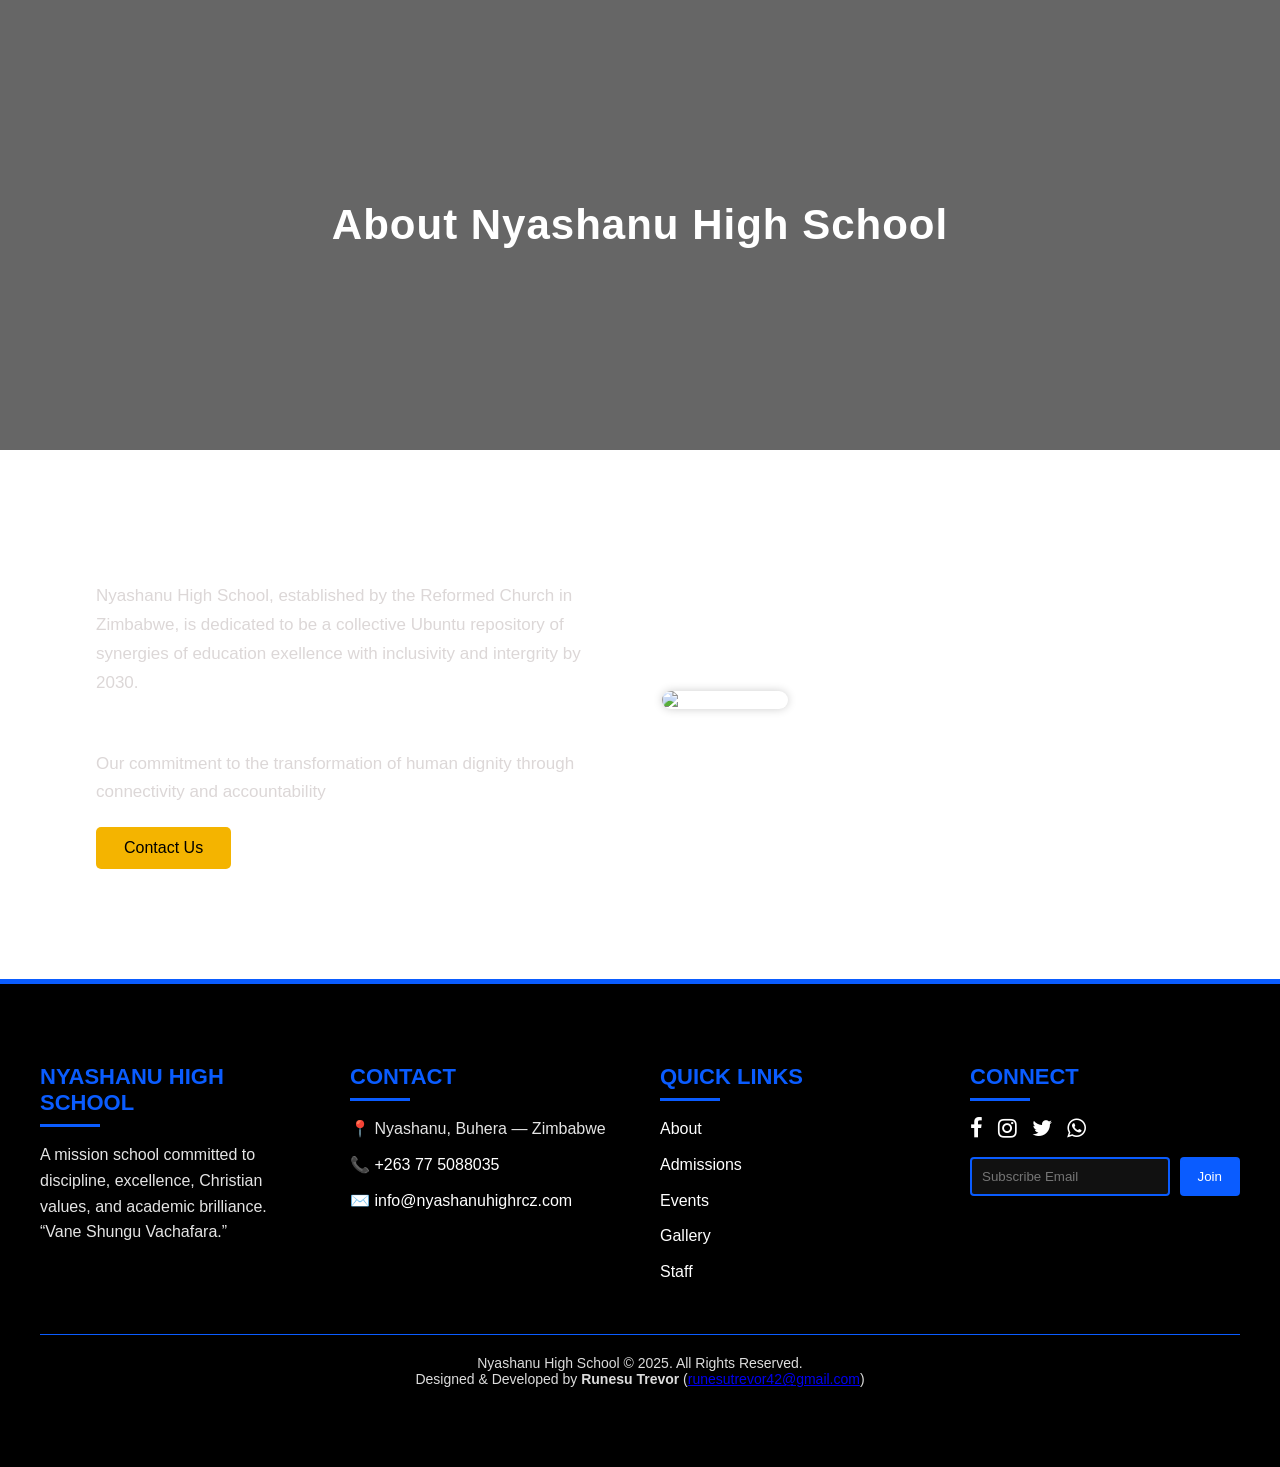
==== About.html @ c3268f81 "Add files via upload" ====
<!DOCTYPE html>
<html lang="en">
<head>
   <meta charset="UTF-8">
  <meta name="viewport" content="width=device-width, initial-scale=1.0">
  <title>About Nyashanu High School</title>
  <link rel="stylesheet" href="style.css">
   <link rel="stylesheet" href="https://stackpath.bootstrapcdn.com/font-awesome/4.7.0/css/font-awesome.min.css">
</head>
<body>
  <section class="sub-header">
    <h1>About Nyashanu High School</h1>
  </section>

  <section class="about-us">
    <div class="about-col">
      <h1>Our Mission </h1>
      <p>Nyashanu High School, established by the Reformed Church in Zimbabwe, is dedicated to be a collective Ubuntu repository of synergies of education exellence with inclusivity and intergrity by 2030.</p>
      <h1>Vision</h1>
      <p>Our commitment to the transformation of human dignity through connectivity and accountability</p>
      <a href="contact.html" class="about-btn">Contact Us</a>
    </div>
          
    <div class="about-col">
      <img src="pictures/map.PNG" alt="School Building">
    </div>
  </section>

<footer class="nhs-footer">
  <div class="footer-grid">
    
    <!-- About -->
    <div class="footer-section">
      <h3>NYASHANU HIGH SCHOOL</h3>
      <p>
        A mission school committed to discipline, excellence, Christian values, and academic brilliance.  
        “Vane Shungu Vachafara.”
      </p>
    </div>

    <!-- Contact -->
    <div class="footer-section">
      <h3>CONTACT</h3>
      <ul>
        <li>📍 Nyashanu, Buhera — Zimbabwe</li>

        <!-- Click-to-call number -->
        <li>📞 <a href="tel:+263775088035">+263 77 5088035</a></li>

        <!-- Click-to-email -->
        <li>✉️ <a href="mailto:info@nyashanuhighrcz.com">info@nyashanuhighrcz.com</a></li>
      </ul>
    </div>

    <!-- Links -->
    <div class="footer-section">
      <h3>QUICK LINKS</h3>
      <ul>
        <li><a href="About.html">About</a></li>
        <li><a href="ENROLL CHILD.html">Admissions</a></li>
        <li><a href="events.html">Events</a></li>
        <li><a href="gallery.html">Gallery</a></li>
        <li><a href="staff.html">Staff</a></li>
      </ul>
    </div>

    <!-- Social & Newsletter -->
    <div class="footer-section">
      <h3>CONNECT</h3>
      <div class="footer-icons">

        <!-- Replace # with actual URLs -->
        <a href="https://facebook.com"><i class="fa fa-facebook"></i></a>
        <a href="https://instagram.com"><i class="fa fa-instagram"></i></a>
        <a href="https://twitter.com"><i class="fa fa-twitter"></i></a>

        <!-- WhatsApp Click to Chat -->
        <a href="https://wa.me/263775088035"><i class="fa fa-whatsapp"></i></a>
      </div>

      <form class="newsletter">
        <input type="email" placeholder="Subscribe Email">
        <button>Join</button>
      </form>
    </div>

  </div>

<div class="footer-bottom">
  <p>
    Nyashanu High School &copy; 2025. All Rights Reserved.<br>
    Designed & Developed by <strong>Runesu Trevor</strong>
    (<a href="mailto:runesutrevor42@gmail.com">runesutrevor42@gmail.com</a>)
  </p>
</div>

</footer>


  <script>
    const navLinks = document.getElementById("navLinks");
    function showMenu(){ navLinks.style.right = "0"; }
    function hideMenu(){ navLinks.style.right = "-200px"; }
  </script>
</body>
</html>
---- style.css ----
* {
    margin: 0;
    padding: 0;
    box-sizing: border-box;
}

body {
  font-family: 'Poppins', sans-serif;
  color: #ffffff;
  margin: 0;
  min-height: 100vh;

  /* Background settings */
  background-image:url(pictures/137962.jpg); /* Change this URL */
  background-size: cover;        /* Make it cover the full screen */
  background-position: center;   /* Center the image */
  background-repeat: no-repeat;  /* Don’t tile it */
  background-attachment: fixed;  /* Keep it static while scrolling */
}



/* === HEADER SECTION === */
.header{
    min-height: 100vh;
    width: 100%;
    background: #000; /* dynamic gradient colors: black, blue, white */
    background-position: center;
    background-size: cover;
    position: relative;
}
/* === NAVIGATION === */

nav{
    display: flex;
    padding: 2% 6%;
    justify-content: space-between;
    align-items: center;
}
nav img {
    height: 50px;          /* Adjust as needed */
    width: auto;           /* Maintain aspect ratio */
    vertical-align: middle; /* Align with the text */
    margin-right: 10px;    /* Space between logo and text */
}
nav h3 {
    display: inline-block;
    vertical-align: middle;
    font-size: 28px;        /* Adjust if needed */
    margin: 0;
    color: #fff;            /* Keep text readable */
}

.logo {
    color: #ffffff;
    font-family: 'Arial', sans-serif; /* fallback added */
    font-style: normal;
    font-size: 25px;
    position: absolute;
}

.nav-links {
    flex: 1;
    text-align: right;
}
/* DROPDOWN BASE */
.nav-links ul li {
    position: relative;
}

.dropdown-menu {
    display: none;
    position: absolute;
    top: 40px;
    left: 0;
    background: rgba(0,0,0,0.8);
    backdrop-filter: blur(5px);
    padding: 10px 0;
    border-radius: 8px;
    min-width: 180px;
    z-index: 9999;
}

/* DROPDOWN ITEMS */
.dropdown-menu li {
    display: block;
    padding: 0;
}

.dropdown-menu li a {
    display: block;
    padding: 10px 20px;
    font-size: 16px;
    color: #fff;
    text-align: left;
    white-space: nowrap;
}

.dropdown-menu li a:hover {
    background: #1a0172d3;
    color: #000;
}

/* SHOW DROPDOWN ON HOVER */
.dropdown:hover .dropdown-menu {
    display: block;
}

/* MOBILE: dropdown stays hidden until click */
@media(max-width: 700px) {
    .dropdown-menu {
        position: relative;
        top: 0;
        background: #222;
        padding-left: 20px;
    }
}
nav {
    position: sticky;
    top: 0;
    background: rgba(0,0,0,0.8);
    z-index: 999;
}

.nav-links ul li {
    list-style: none;
    display: inline-block;
    padding: 8px 12px;
    position: relative;
}

.nav-links ul li a {
   color: #fff;
    text-decoration: none;
    font-size: 18px;
    font-weight: 500;
    transition: color 0.3s ease;
}

.nav-links ul li a:hover {
    color: #f4b400;
}

.nav-links ul li::after {
    content: '';
    width: 0%;
    height: 2px;
    background: #f4b400;
    display: block;
    margin: auto;
    transition: 0.5s;
}

.nav-links ul li:hover::after {
    width: 100%;
}
nav .fa {
    display: none;
}
.search-section {
  display: flex;
  justify-content: space-between;
  align-items: center;
  background-color: #0277FF;  /* bright blue */
  color: white;
  padding: 20px 40px;
  font-family: 'Arial', sans-serif;
  flex-wrap: wrap;
  gap: 10px;
}

.search-container {
  flex: 1 1 60%;
  max-width: 70%;
}

.search-container h2 {
  font-size: 2rem;
  margin-bottom: 10px;
  font-weight: 900;
}

.search-bar {
  display: flex;
  max-width: 100%;
  margin-bottom: 12px;
}

.search-bar input[type="text"] {
  flex-grow: 1;
  padding: 12px 15px;
  font-size: 1rem;
  border: none;
  border-radius: 3px 0 0 3px;
  outline: none;
}

.search-bar button {
  background-color: #004B9F; /* darker blue */
  color: white;
  border: none;
  padding: 12px 20px;
  cursor: pointer;
  border-radius: 0 3px 3px 0;
  font-weight: 600;
  transition: background-color 0.3s ease;
}

.search-bar button:hover {
  background-color: #00306B;
}

.search-links a {
  color: white;
  margin-right: 20px;
  text-decoration: underline;
  font-weight: 500;
  cursor: pointer;
}

.search-links a strong {
  font-weight: 700;
}

.search-apply-vacancies {
  display: flex;
  flex-direction: column;
  gap: 12px;
  align-items: flex-end;
  min-width: 150px;
}

.apply-btn, .vacancies-btn {
  padding: 10px 20px;
  font-weight: 700;
  border-radius: 5px;
  cursor: pointer;
  border: none;
  transition: background-color 0.3s ease;
}

.apply-btn {
  background-color: #0066FF;
  color: white;
}

.apply-btn:hover {
  background-color: #004BBB;
}

.vacancies-btn {
  background-color: white;
  color: #333;
  font-weight: 700;
}

.vacancies-btn:hover {
  background-color: #eaeaea;
}

/* Responsive adjustments */
@media (max-width: 768px) {
  .search-section {
    flex-direction: column;
    align-items: flex-start;
  }
  .search-container {
    max-width: 100%;
  }
  .search-apply-vacancies {
    flex-direction: row;
    width: 100%;
    justify-content: flex-start;
    gap: 10px;
    margin-top: 10px;
  }
  .apply-btn, .vacancies-btn {
    flex-grow: 1;
  }
}

/* === HERO / INTRO SECTION === */

.text-box {
      width: 90%;
    color: #fff;
    position: absolute;
    top: 50%;
    left: 50%;
    transform: translate(-50%, -50%);
    text-align: center
}
.text-box h1 {
    font-size: clamp(28px, 5vw, 58px); /* Smoothly scales from 28px to 58px */
}

.text-box p {
    font-size: clamp(16px, 2.5vw, 22px); /* Smooth scaling for paragraphs */
}
.hero-btn {
    display: inline-block;
    text-decoration: none;
    color: #fff;
    border: 2px solid #fff;
    padding: 12px 34px;
    font-size: 16px;
     border-radius: 5px;
    background: transparent;
    position: relative;
    cursor: pointer;
     transition: 0.4s;
}

.hero-btn:hover {
    background: #f4b400;
    border-color: #f4b400;
    color: #000;
}
/* === RESPONSIVE NAV === */

@media(max-width: 700px){
    .text-box h1{
        font-size: 28px;
    }

    .nav-links ul li {
        display: block;
    }

    .nav-links {
        position: absolute;
        background: #333;
        height: 100vh;
        width: 200px;
        top: 0;
        right: -200px;
        text-align: left;
        z-index: 2;
        transition: 0.5s;
        padding-top: 60px;

    }
   nav .fa{
        display: block;
        color: #fff;
        margin: 10px;
        font-size: 22px;
        cursor: pointer;
}
.nav-links ul{
     padding: 30px;
}

    .nav-links.active {
        right: 0;
    }
}

/* === DEPARTMENTS SECTION === */
.Departments{
    width: 80%;
    margin: auto;
    text-align: center;
    padding-top: 100px;
}

.Departments h1{
    font-size: 36px;
    font-weight: 600;
    color: #ffffff;
}

.Departments p{
    color: #777;
    font-size: 16px;
    line-height: 24px;
    margin-top: 10px;
}

.row {
    margin-top: 5%;
    display: flex;
    justify-content: space-between;
    flex-wrap: wrap;
}

.Department-col{
   flex-basis: 31%;
    background: #fff;
    border-radius: 10px;
    margin-bottom: 5%;
    padding: 20px 15px;
    box-shadow: 0 0 15px rgba(0, 0, 0, 0.1);
    transition: 0.5s;
}

.Department-col h3{
   text-align: center;
    color: #333;
    margin: 10px 0;
}

.Department-col:hover{
transform: translateY(-10px);
    box-shadow: 0 0 20px rgba(0, 0, 0, 0.2);
}

@media (max-width: 700px) {
    .row {
        flex-direction: column;
    }
}
/* === CLASSES / BOARDING SECTION === */
.Classes{
    width: 80%;
    margin: auto;
    text-align: center;
    padding-top: 50px;
}

.Classes-col {
    flex-basis: 32%;
    border-radius: 10px;
    margin-bottom: 30px;
    position: relative;
    overflow: hidden;
}

.Classes-col img {
     width: 100%;
     height: 100%;
    display: flexbox;
    border-radius: 20px;
}

.layer {
    height: 100%;
    width: 100%;
    position: absolute;
    top: 0;
    left: 0;
    transition: 0.5s;
}

.layer:hover {
    background: rgba(244, 180, 0, 0.7);
}

.layer h3 {
     width: 100%;
    color: #fff;
    font-size: 26px;
    font-weight: 600;
    bottom: 0;
    left: 50%;
    transform: translateX(-50%);
    position: absolute;
    opacity: 0;
    transition: 0.5s;
}

.layer:hover h3 {
    bottom: 45%;
    opacity: 1;
}
/* === FACILITIES SECTION === */
/* ====== FACILITIES SECTION ====== */
.facilities {
  width: 100%;
  padding: 100px 0 50px 0;
  text-align: center;
}

.facilities h1 {
  font-size: 3rem;
  color: #ffffff;
  margin-bottom: 15px;
  letter-spacing: 1px;
}

.facilities p {
  color: #f7f7f7;
  font-size: 1.2rem;
  max-width: 800px;
  margin: 0 auto 60px auto;
}

/* Grid Layout */
.facility-grid {
  display: grid;
  grid-template-columns: repeat(auto-fit, minmax(350px, 1fr));
  gap: 0; /* remove gaps for seamless look */
  width: 100%;
}

/* Each facility image fills the screen width */
.facility {
  position: relative;
  overflow: hidden;
}

.facility img {
  width: 100%;
  height: 500px;
  object-fit: cover;
  display: block;
  filter: brightness(100%);
  transition: transform 0.8s ease, filter 0.5s ease;
}

/* Zoom and brighten on hover */
.facility:hover img {
  transform: scale(1.05);
  filter: brightness(85%);
}

/* Text overlay */
.facility-text {
  position: absolute;
  bottom: 0;
  left: 0;
  right: 0;
  padding: 40px 20px;
  background: linear-gradient(to top, rgba(0,0,0,0.7), rgba(0,0,0,0));
  color: white;
  text-align: left;
}

.facility-text h3 {
  font-size: 1.8rem;
  margin-bottom: 10px;
  font-weight: 700;
}

.facility-text p {
  font-size: 1rem;
  color: #eee;
  line-height: 1.5;
}

/* Responsive height */
@media (max-width: 768px) {
  .facility img {
    height: 350px;
  }
  .facility-text {
    padding: 25px 15px;
  }
}

/* === TESTIMONIALS === */
.testimonials {
    width: 80%;
    margin: auto;
    padding-top: 100px;
    text-align: center;
}

.testimonial-col {
   flex-basis: 44%;
    border-radius: 10px;
    margin-bottom: 5%;
    text-align: left;
    background: #fff;
    padding: 25px;
    box-shadow: 0 0 10px rgba(0,0,0,0.1);
    display: flex;
    align-items: center;
    transition: 0.4s;
}
.testimonial-col:hover{
    transform: translateY(-10px);
}
.testimonial-col img {
     height: 100px;
    margin-right: 30px;
    border-radius: 50%;
}

.testimonial-col p {
    padding: 0;
    color: #000;
}

.testimonial-col h3 {
     margin-top: 10px;
    color: #333;
    text-align: left;
}
.testimonial-col .fa{
    color: #f44336;
}

@media (max-width: 700px) {
    .testimonial-col {
        flex-direction: column;
        align-items: flex-start;
    }

    .testimonial-col img {
        margin-right: 15px;
        margin-bottom: 10px;
    }
}
/* === CALL TO ACTION === */
/* Full-width call-to-action section */
.cta {
    width: 100vw;              /* full viewport width */
    margin-left: calc(-50vw + 50%); /* removes container padding if any */
    background: linear-gradient(90deg, #2196F3, #4CAF50); /* blue to green gradient */
    color: #fff;
    text-align: center;
    padding: 60px 20px;
    box-sizing: border-box;
}

.cta h1 {
    font-size: 2.5em;
    margin-bottom: 20px;
}
.cta-button {
    font-size: 1.2rem; /* relative to root font-size */
    padding: 1rem 2rem;
}

.cta .hero-btn {
    background-color: #fff;
    color: #2196F3;
    padding: 15px 30px;
    border-radius: 30px;
    font-size: 1.2em;
    text-decoration: none;
    font-weight: bold;
    transition: all 0.3s ease;
}

.cta .hero-btn:hover {
    background-color: #f0f0f0;
    transform: translateY(-3px);
}


/* === FOOTER === */
.footer,
.footera {
    width: 100%;
    background: #111;
    color: #fff;
    text-align: center;
    padding: 40px 0;
}

.footer h4,
.footera h4 {
   font-size: 22px;
    margin-bottom: 20px;
    font-weight: 600;
}

.footera h4 {
    font-family: 'Times New Roman', serif;
}
.footer p {
    color: #bbb;
    font-size: 15px;
    line-height: 1.6;
    margin-bottom: 15px;
}
.icons .fa {
    color: #1000f4;
    margin: 0 10px;
    cursor: pointer;
    transition: 0.3s;
}

.icons .fa:hover {
    color: #fff;
}

.footer p:last-child {
    font-size: 14px;
    margin-top: 10px;
    color: #777;
}

/* === RESPONSIVENESS === */
@media (max-width: 700px) {
    .row {
        flex-direction: column;
    }

    .testimonial-col {
        flex-direction: column;
        align-items: center;
        text-align: center;
    }

    .testimonial-col img {
        margin: 0 0 15px 0;
    }
}

/*****ABOUT PAGE*****/
.sub-header {
  font-family: 'Poppins', sans-serif;
  height: 50vh;
  background: linear-gradient(rgba(0, 0, 0, 0.6), rgba(0, 0, 0, 0.6)), 
              url() center/cover no-repeat;
  color: #fff;
  text-align: center;
  display: flex;
  flex-direction: column;
  justify-content: center;
}

.sub-header h1 {
    font-size: 42px;
  font-weight: 700;
  margin: 0;
  letter-spacing: 1px;
}

/* About content */
.about-us {
  width: 85%;
  margin: 80px auto;
  display: flex;
  flex-wrap: wrap;
  align-items: center;
  justify-content: space-between;
}

.about-col {
  flex-basis: 48%;
  margin-bottom: 30px;
}

.about-col h1 {
  font-size: 32px;
  color: #ffffff;
  margin-bottom: 15px;
}

.about-col p {
  font-size: 17px;
  color: #dcd7d7;
  line-height: 1.7;
}
.about-col img {
   width: 50%;
  border-radius: 10px;
  box-shadow: 0 0 10px rgba(0,0,0,0.2);
}

.about-btn {
  display: inline-block;
  margin-top: 20px;
  text-decoration: none;
  background: #f4b400;
  color: #000;
  padding: 12px 28px;
  border-radius: 5px;
  transition: 0.3s;
}

.about-btn:hover {
  background: #000;
  color: #fff;
}
/* Responsive */
@media (max-width: 768px) {
  .about-us {
    flex-direction: column;
    text-align: center;
  }
  .about-col {
    flex-basis: 100%;
  }
}

.red-btn {
     font-family: 'Poppins', sans-serif;
  border: 1px solid #f44336;
  background: transparent;
  color: #f44336;
}

.red-btn:hover {
  background: #f44336;
  color: #fff;
}

.enroll-form {
  width: 80%;
  margin: auto;
  padding: 50px 0;
}

.enroll-form form {
  display: flex;
  flex-direction: column;
}

.enroll-form input, .enroll-form select, .enroll-form textarea {
  margin: 10px 0;
  padding: 12px;
  border: 1px solid #ccc;
  border-radius: 5px;
  font-size: 16px;
}

.enroll-form button {
  margin-top: 20px;
}

/* ===== NEW GLOBAL STYLES ===== */
.page-section {
  width: 85%;
  margin: 80px auto;
  text-align: center;
}

.page-section h1 {
  font-size: 36px;
  color: #333;
  margin-bottom: 30px;
}

.page-section p {
  color: #555;
  font-size: 17px;
  line-height: 1.7;
  margin-bottom: 40px;
}

/* ===== GALLERY ===== */
.gallery-grid {
  display: grid;
  grid-template-columns: repeat(auto-fit, minmax(280px, 1fr));
  gap: 20px;
}

.gallery-grid img {
  width: 100%;
  border-radius: 10px;
  transition: 0.4s ease;
  box-shadow: 0 4px 8px rgba(0,0,0,0.2);
}

.gallery-grid img:hover {
  transform: scale(1.05);
}

/* ===== EVENTS ===== */
.event-card {
  background: #fff;
  padding: 20px;
  border-radius: 10px;
  box-shadow: 0 4px 10px rgba(0,0,0,0.1);
  text-align: left;
  margin-bottom: 30px;
}

.event-card h3 {
  color: #f4b400;
  margin-bottom: 10px;
}
/* ===== BLOG / NEWS ===== */
.blog-container {
  display: grid;
  grid-template-columns: repeat(auto-fit, minmax(300px, 1fr));
  gap: 25px;
}

.blog-card {
  background: #fff;
  border-radius: 10px;
  padding: 15px;
  text-align: left;
  box-shadow: 0 4px 10px rgba(0,0,0,0.1);
}

.blog-card img {
  width: 100%;
  border-radius: 10px;
  margin-bottom: 15px;
}
/* ===== CONTACT FORM WITH ICONS ===== */ 
.input-box {
   position: relative; 
   width: 100%; 
   margin: 12px 0; } 

   .input-box i { 
    position: absolute; 
    left: 15px;
     top: 50%; 
     transform: translateY(-50%); 
     color: #f4b400; 
     font-size: 18px; 
     transition: 0.3s; }

    .input-box input, .input-box textarea { 
     width: 100%;
    padding: 14px 14px 14px 45px;

          /* Add space for icon */
     border: 1px solid #ccc; 
     border-radius: 6px; font-size: 16px;
    font-family: 'Poppins', sans-serif;
   transition: all 0.3s ease; color: #333;
   background-color: #fff; } 

            /* Focus and hover effects */ 
    .input-box input:focus, .input-box textarea:focus {
       border-color: #f4b400;
                box-shadow: 0 0 8px rgba(244, 180, 0, 0.3); 
                outline: none; }
                 /* Animate icon on focus */ 
                 .input-box input:focus + i, .input-box textarea:focus + i { 
                  color: #000; transform: translateY(-50%) scale(1.2); } 
                  /* Button styles (reuse existing button) */ 
                  .contact-col form button {
                     background: #f4b400; 
                     color: #000;
                      padding: 14px 28px;
                       font-size: 16px; 
                       border: none; 
                       border-radius: 6px; 
                       cursor: pointer;
                        transition: all 0.4s ease; }
                         .contact-col form button:hover {
                           background: #000;
                            color: #fff;
                             transform: scale(1.05); 
                             box-shadow: 0 0 15px rgba(244,180,0,0.6); } 
                             /* Textarea specific */ 
                             .input-box textarea { 
                              resize: none;
                               min-height: 130px; 
                               line-height: 1.6; } 
                               /* Responsive tweaks */ 
                               @media (max-width: 768px)
                                { .input-box i { left: 10px; } .input-box input, .input-box textarea { padding-left: 40px; } } 
 /* MAIN FOOTER STYLE */
.nhs-footer {
    background: #000; /* pure black */
    color: white;
    padding: 80px 40px;
    border-top: 5px solid #0a5cff; /* mechanical blue line */
    position: relative;
    overflow: hidden;
}

/* Mechanical glowing bars */
.nhs-footer::before,
.nhs-footer::after {
    content: "";
    position: absolute;
    width: 180px;
    height: 4px;
    background: #0a5cff;
    animation: moveBars 6s linear infinite;
    opacity: 0.6;
}
.nhs-footer::before { top: 20px; left: -200px; }
.nhs-footer::after { bottom: 20px; right: -200px; }

@keyframes moveBars {
    0% { transform: translateX(0); }
    100% { transform: translateX(160%); }
}

/* GRID */
.footer-grid {
    display: grid;
    grid-template-columns: repeat(auto-fit, minmax(260px, 1fr));
    gap: 40px;
}

/* TITLES */
.footer-section h3 {
    color: #0a5cff;
    font-size: 22px;
    margin-bottom: 15px;
    position: relative;
}

.footer-section h3::after {
    content: "";
    display: block;
    width: 60px;
    height: 3px;
    background: #0a5cff;
    margin-top: 8px;
    transition: width 0.3s ease;
}

.footer-section h3:hover::after {
    width: 120px;
}

/* TEXT */
.footer-section p,
.footer-section ul li {
    font-size: 16px;
    line-height: 1.6;
    color: #e4e4e4;
}

.footer-section ul {
    list-style: none;
    padding: 0;
}

.footer-section ul li {
    margin-bottom: 10px;
}

/* LINKS */
.footer-section a {
    color: #ffffff;
    text-decoration: none;
    transition: 0.3s;
}

.footer-section a:hover {
    color: #0a5cff;
    padding-left: 5px;
}

/* ICONS */
.footer-icons {
    display: flex;
    gap: 15px;
    margin-bottom: 15px;
}

.footer-icons a {
    font-size: 22px;
    color: white;
    transition: transform 0.3s, color 0.3s;
}

.footer-icons a:hover {
    color: #0a5cff;
    transform: scale(1.2);
}

/* NEWSLETTER */
.newsletter {
    display: flex;
    gap: 10px;
    margin-top: 10px;
}

.newsletter input {
    flex: 1;
    padding: 10px;
    border: 2px solid #0a5cff;
    background: #111;
    color: white;
    border-radius: 4px;
}

.newsletter button {
    padding: 10px 18px;
    background: #0a5cff;
    color: white;
    border: none;
    border-radius: 4px;
    cursor: pointer;
    transition: transform 0.3s, background 0.3s;
}

.newsletter button:hover {
    background: #084bcc;
    transform: scale(1.05);
}

/* BOTTOM BAR */
.footer-bottom {
    text-align: center;
    margin-top: 40px;
    padding-top: 20px;
    border-top: 1px solid #0a5cff;
    color: #dcdcdc;
    font-size: 14px;
}
/* === NAVBAR AUTO-HIDE AFTER DEPARTMENTS === */
nav {
    transition: transform 0.4s ease !important;
}

nav.hide-nav {
    transform: translateY(-100%);
}
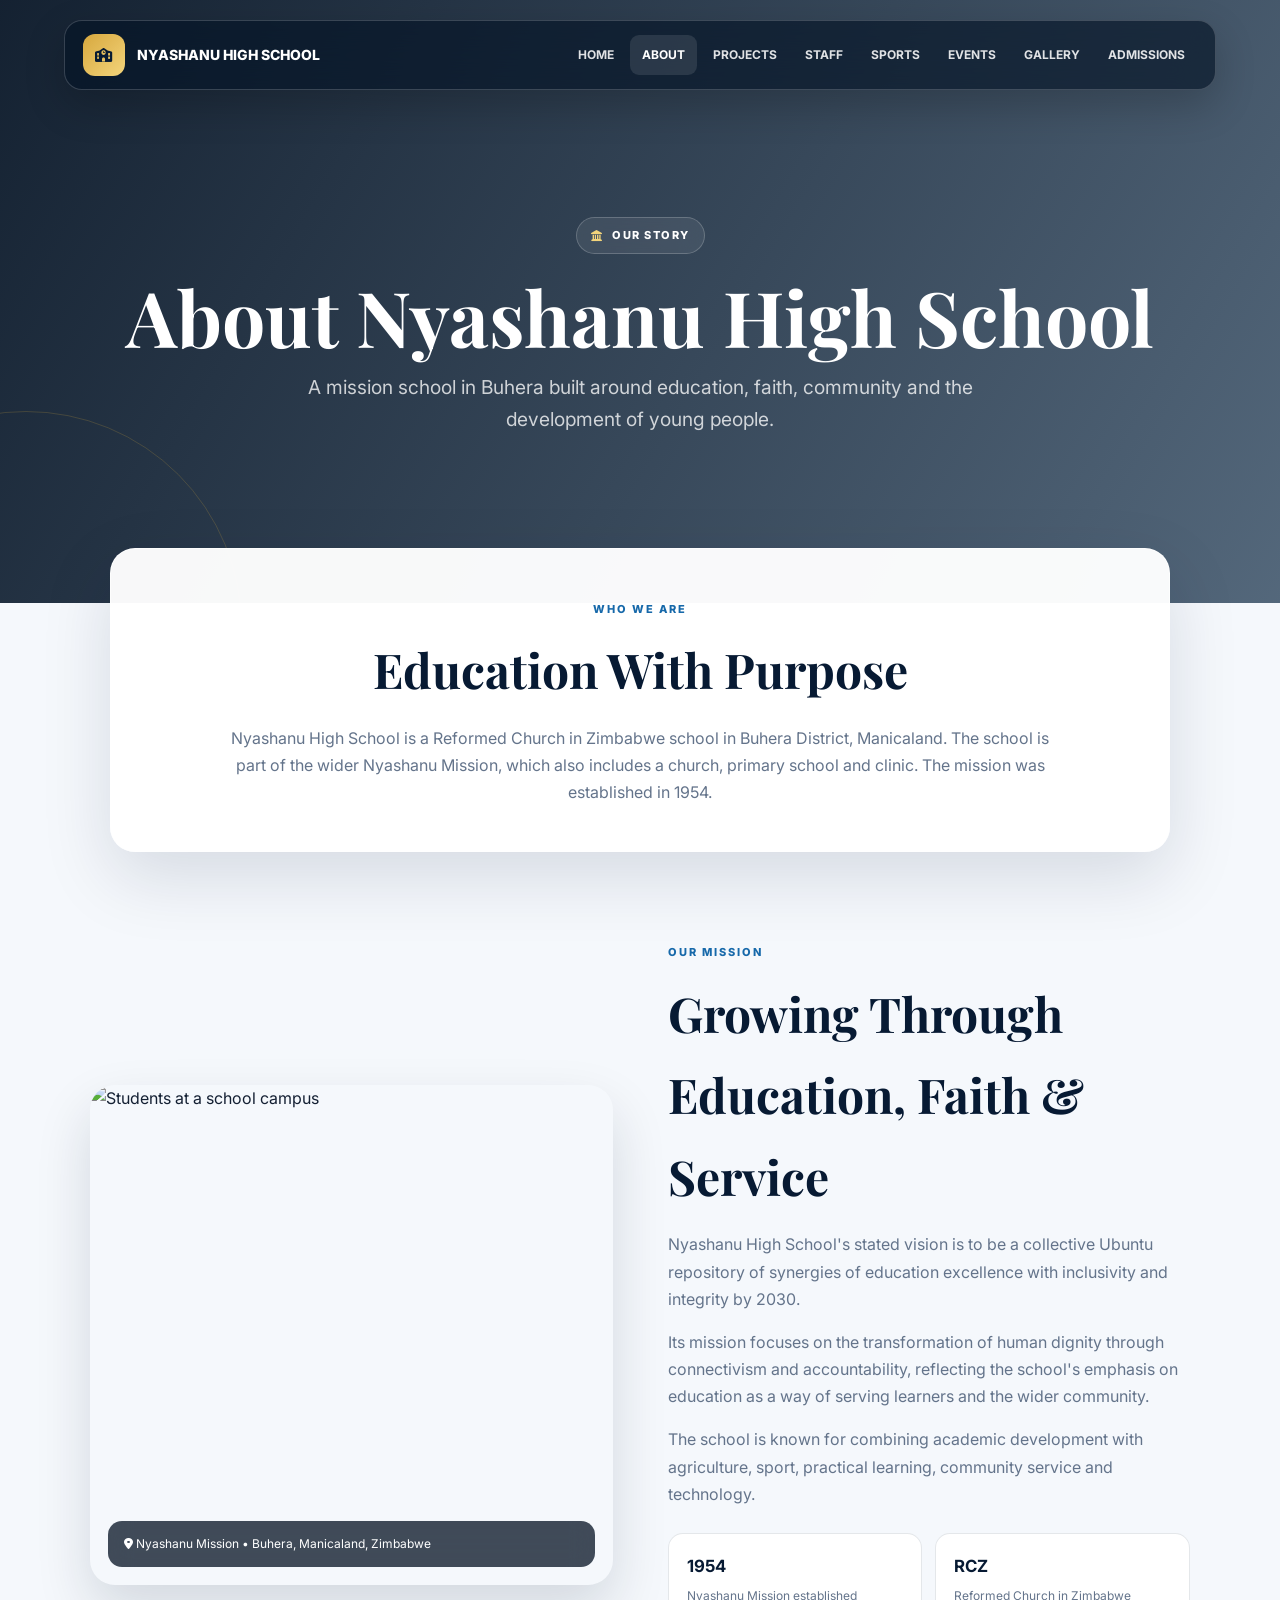
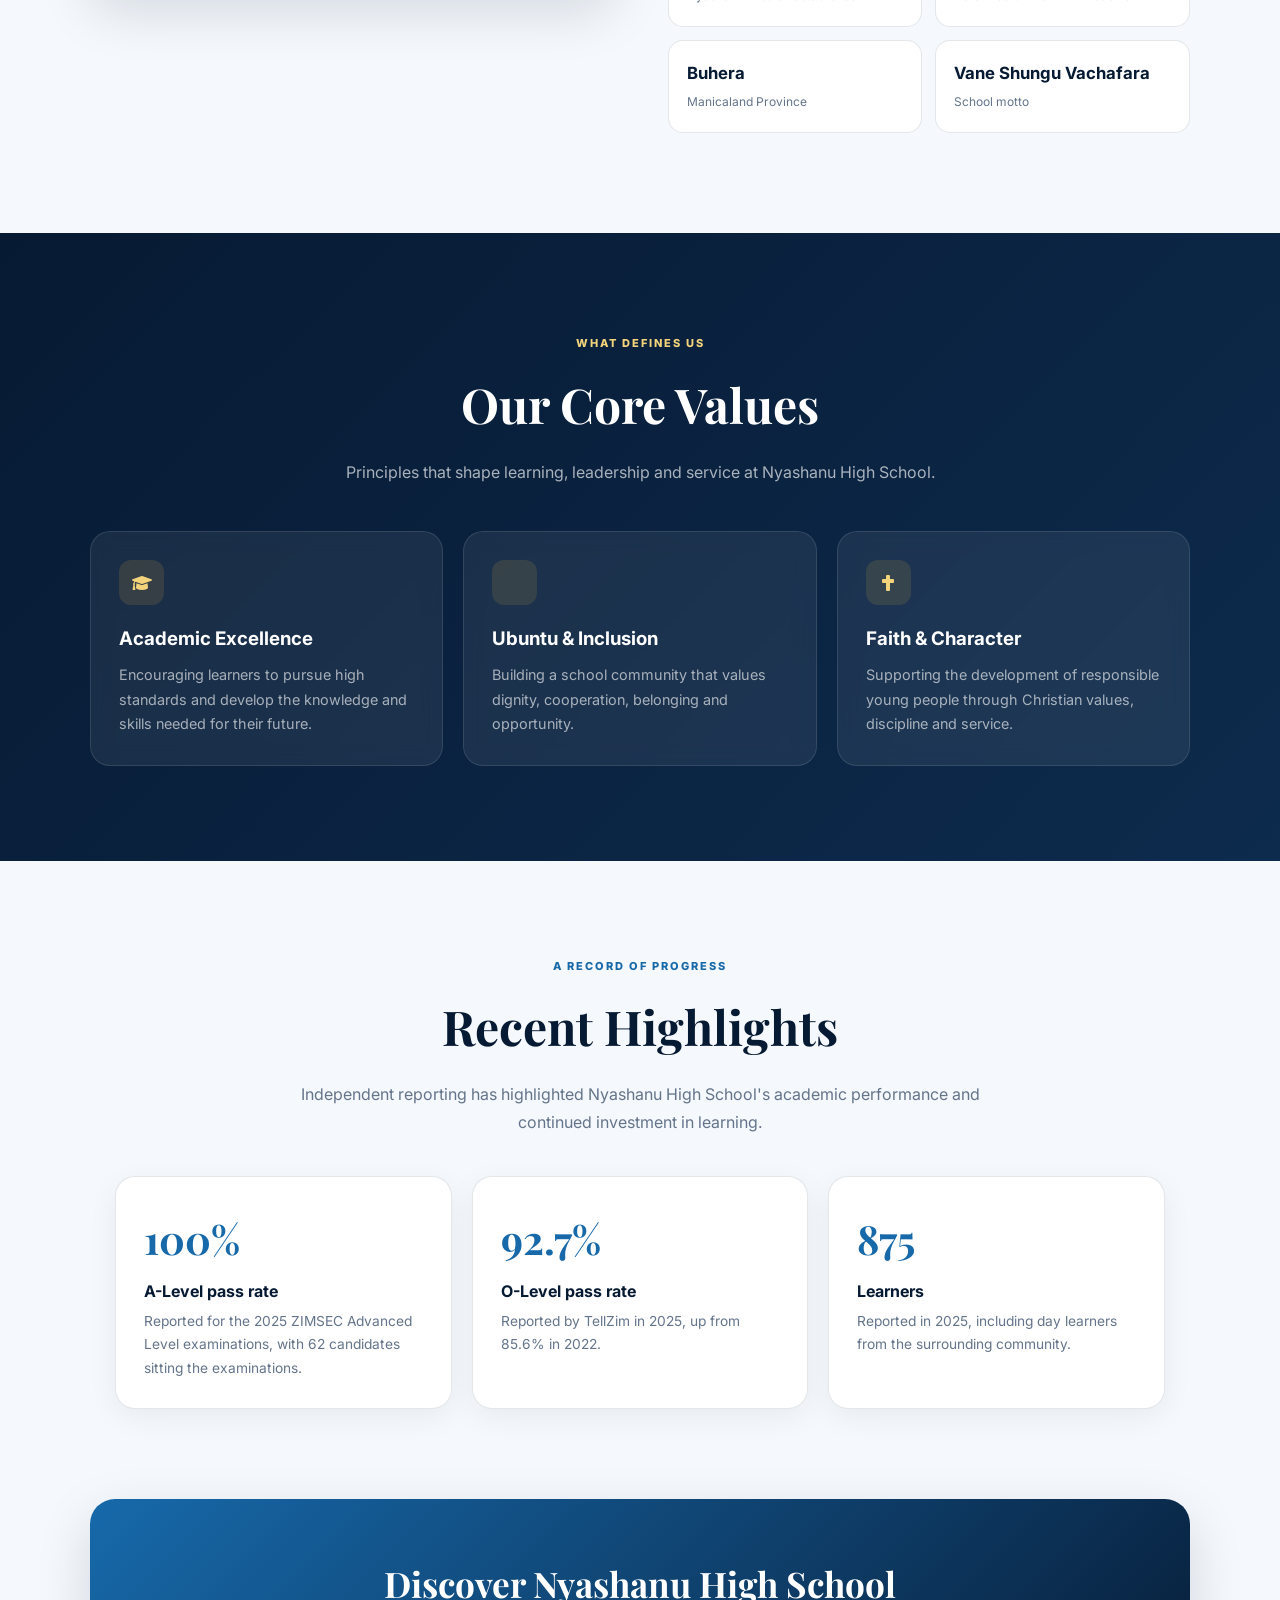
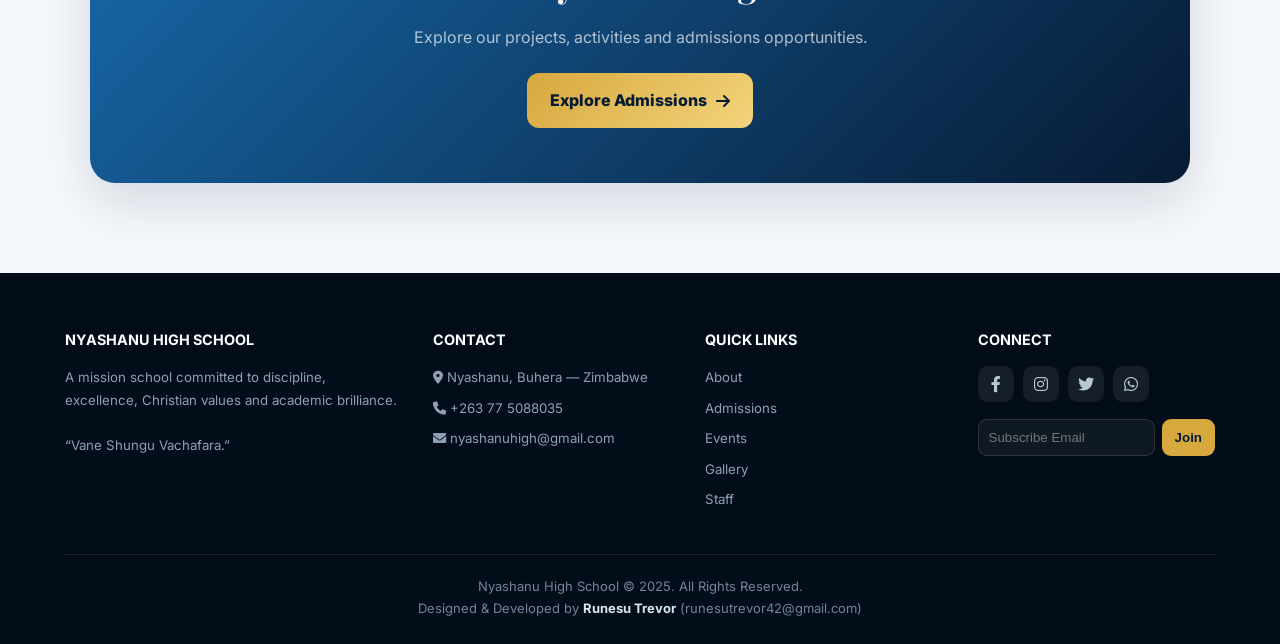
==== commit 8a5cd49f: "Update About.html" ====
--- a/About.html
+++ b/About.html
@@ -1,58 +1,272 @@
 <!DOCTYPE html>
 <html lang="en">
 <head>
-   <meta charset="UTF-8">
+  <meta charset="UTF-8">
   <meta name="viewport" content="width=device-width, initial-scale=1.0">
-  <title>About Nyashanu High School</title>
-  <link rel="stylesheet" href="style.css">
-   <link rel="stylesheet" href="https://stackpath.bootstrapcdn.com/font-awesome/4.7.0/css/font-awesome.min.css">
+  <title>About Nyashanu High School | Nyashanu Mission</title>
+
+  <link rel="preconnect" href="https://fonts.googleapis.com">
+  <link rel="preconnect" href="https://fonts.gstatic.com" crossorigin>
+  <link href="https://fonts.googleapis.com/css2?family=Inter:wght@400;500;600;700;800&family=Playfair+Display:wght@600;700&display=swap" rel="stylesheet">
+  <link rel="stylesheet" href="https://cdnjs.cloudflare.com/ajax/libs/font-awesome/6.0.0/css/all.min.css">
+
+  <style>
+    :root{
+      --navy:#071a33;--navy2:#0d2b4d;--blue:#1769aa;
+      --gold:#d7a83e;--gold2:#f3d47b;--white:#fff;
+      --ink:#142033;--muted:#64748b;--surface:#f5f8fc;
+      --border:rgba(15,39,67,.11);
+    }
+    *{margin:0;padding:0;box-sizing:border-box}
+    html{scroll-behavior:smooth}
+    body{font-family:Inter,Arial,sans-serif;background:var(--surface);color:var(--ink);line-height:1.7;overflow-x:hidden}
+    a{text-decoration:none;color:inherit}
+    img{display:block;max-width:100%}
+
+    .topbar{position:absolute;top:0;left:0;width:100%;z-index:20;padding:20px clamp(14px,5vw,70px)}
+    .nav{max-width:1250px;margin:auto;display:flex;align-items:center;justify-content:space-between;padding:13px 18px;border:1px solid rgba(255,255,255,.18);border-radius:18px;background:rgba(4,19,37,.65);backdrop-filter:blur(18px);box-shadow:0 15px 40px rgba(0,0,0,.2)}
+    .brand{display:flex;align-items:center;gap:12px;color:#fff;font-weight:800;font-size:14px}
+    .brand-mark{width:42px;height:42px;border-radius:12px;display:grid;place-items:center;background:linear-gradient(135deg,var(--gold),var(--gold2));color:var(--navy)}
+    .nav-links{display:flex;align-items:center;gap:4px}
+    .nav-links a{color:rgba(255,255,255,.87);padding:10px 12px;border-radius:9px;font-size:12px;font-weight:700;transition:.25s}
+    .nav-links a:hover,.nav-links a.active{background:rgba(255,255,255,.1);color:#fff}
+    .menu-btn{display:none;color:#fff;font-size:22px;cursor:pointer}
+
+    .about-hero{
+      min-height:67vh;position:relative;display:grid;place-items:center;text-align:center;color:#fff;overflow:hidden;
+      background:linear-gradient(120deg,rgba(3,17,34,.93),rgba(7,35,62,.68)),
+      url('https://images.unsplash.com/photo-1564981797816-1043664bf78d?auto=format&fit=crop&w=2200&q=85') center/cover no-repeat;
+    }
+    .about-hero::before{content:"";position:absolute;width:430px;height:430px;border:1px solid rgba(215,168,62,.2);border-radius:50%;left:-190px;bottom:-240px}
+    .hero-content{position:relative;z-index:2;padding:120px 20px 70px}
+    .eyebrow{display:inline-flex;align-items:center;gap:9px;padding:8px 14px;border:1px solid rgba(255,255,255,.2);border-radius:100px;background:rgba(255,255,255,.08);backdrop-filter:blur(12px);font-size:11px;font-weight:800;letter-spacing:1.5px;text-transform:uppercase}
+    .eyebrow i{color:var(--gold2)}
+    .about-hero h1{font-family:"Playfair Display",Georgia,serif;font-size:clamp(2.8rem,6vw,5.6rem);line-height:1.05;margin:22px 0 14px}
+    .about-hero p{font-size:clamp(1rem,2vw,1.2rem);color:rgba(255,255,255,.77);max-width:720px;margin:auto}
+
+    .intro{max-width:1100px;margin:-55px auto 85px;padding:0 20px;position:relative;z-index:5}
+    .intro-card{background:rgba(255,255,255,.97);border-radius:25px;box-shadow:0 25px 70px rgba(7,26,51,.13);padding:45px clamp(25px,5vw,65px);text-align:center;border:1px solid rgba(255,255,255,.8)}
+    .section-label{color:var(--blue);font-size:11px;font-weight:800;letter-spacing:2px;text-transform:uppercase}
+    .intro-card h2,.story h2,.values h2,.results h2{font-family:"Playfair Display",Georgia,serif;color:var(--navy);font-size:clamp(2rem,4vw,3rem);margin:8px 0 14px}
+    .intro-card p{max-width:850px;margin:auto;color:var(--muted)}
+
+    .story{max-width:1150px;margin:0 auto 100px;padding:0 25px;display:grid;grid-template-columns:1fr 1fr;gap:55px;align-items:center}
+    .story-image{position:relative;border-radius:25px;overflow:hidden;box-shadow:0 25px 55px rgba(7,26,51,.14)}
+    .story-image img{width:100%;height:500px;object-fit:cover}
+    .image-caption{position:absolute;left:18px;right:18px;bottom:18px;padding:13px 16px;border-radius:14px;background:rgba(3,17,34,.75);backdrop-filter:blur(12px);color:#fff;font-size:12px}
+    .story-copy p{color:var(--muted);margin:0 0 16px}
+    .fact-grid{display:grid;grid-template-columns:repeat(2,1fr);gap:13px;margin-top:25px}
+    .fact{padding:18px;border:1px solid var(--border);background:#fff;border-radius:15px}
+    .fact strong{display:block;color:var(--navy);font-size:1.05rem}
+    .fact span{font-size:12px;color:var(--muted)}
+
+    .values{background:linear-gradient(135deg,var(--navy),var(--navy2));padding:95px 25px;color:#fff}
+    .values-head{text-align:center;max-width:700px;margin:auto auto 45px}
+    .values .section-label{color:var(--gold2)}
+    .values h2{color:#fff}
+    .values-head p{color:rgba(255,255,255,.65)}
+    .value-grid{max-width:1100px;margin:auto;display:grid;grid-template-columns:repeat(3,1fr);gap:20px}
+    .value-card{padding:28px;background:rgba(255,255,255,.07);border:1px solid rgba(255,255,255,.11);border-radius:20px;backdrop-filter:blur(10px)}
+    .value-icon{width:45px;height:45px;border-radius:12px;display:grid;place-items:center;background:rgba(215,168,62,.14);color:var(--gold2);margin-bottom:18px}
+    .value-card h3{margin-bottom:8px}.value-card p{color:rgba(255,255,255,.62);font-size:.9rem}
+
+    .results{max-width:1100px;margin:90px auto;padding:0 25px}
+    .results-header{text-align:center;max-width:720px;margin:auto auto 40px}
+    .results-header p{color:var(--muted)}
+    .result-grid{display:grid;grid-template-columns:repeat(3,1fr);gap:20px}
+    .result-card{background:#fff;border:1px solid var(--border);border-radius:20px;padding:28px;box-shadow:0 8px 30px rgba(7,26,51,.06)}
+    .result-number{font-family:"Playfair Display",Georgia,serif;font-size:2.5rem;color:var(--blue);font-weight:700}
+    .result-card h3{color:var(--navy);font-size:1rem;margin:5px 0}
+    .result-card p{color:var(--muted);font-size:.86rem}
+
+    .cta{max-width:1100px;margin:0 auto 90px;padding:55px 30px;text-align:center;border-radius:25px;background:linear-gradient(135deg,#1769aa,#071a33);color:#fff;box-shadow:0 20px 55px rgba(7,26,51,.14)}
+    .cta h2{font-family:"Playfair Display",Georgia,serif;font-size:2.2rem;margin-bottom:10px}
+    .cta p{color:rgba(255,255,255,.68);margin-bottom:22px}
+    .cta a{display:inline-flex;align-items:center;gap:9px;padding:14px 23px;border-radius:12px;background:linear-gradient(135deg,var(--gold),var(--gold2));color:var(--navy);font-weight:800;transition:.25s}
+    .cta a:hover{transform:translateY(-3px)}
+
+    .nhs-footer{background:#030d19;color:#fff;padding:55px 25px 25px}
+    .footer-grid{max-width:1150px;margin:auto;display:grid;grid-template-columns:1.4fr 1fr 1fr 1fr;gap:35px}
+    .footer-section h3{font-size:.9rem;margin-bottom:13px;color:#fff}
+    .footer-section p,.footer-section li{color:#8da0b4;font-size:.83rem}
+    .footer-section ul{list-style:none}.footer-section li{margin:8px 0}
+    .footer-section a:hover{color:#fff}
+    .footer-icons{display:flex;gap:9px;margin-bottom:17px}
+    .footer-icons a{width:36px;height:36px;display:grid;place-items:center;border-radius:10px;background:rgba(255,255,255,.07);color:#b8c7d5}
+    .newsletter{display:flex;gap:7px}
+    .newsletter input{min-width:0;width:100%;padding:10px;border:1px solid rgba(255,255,255,.12);border-radius:9px;background:rgba(255,255,255,.05);color:#fff}
+    .newsletter button{border:0;border-radius:9px;padding:0 13px;background:var(--gold);color:var(--navy);font-weight:800}
+    .footer-bottom{max-width:1150px;margin:35px auto 0;padding-top:20px;border-top:1px solid rgba(255,255,255,.1);text-align:center;color:#71849a;font-size:13px}
+    .footer-bottom strong{color:#dce6ef}
+
+    @media(max-width:900px){
+      .nav-links{position:fixed;top:0;right:-100%;width:280px;height:100vh;background:#06182d;flex-direction:column;align-items:stretch;padding:90px 25px 30px;transition:.35s;box-shadow:-15px 0 40px rgba(0,0,0,.25)}
+      .nav-links.open{right:0}.nav-links a{padding:15px}.menu-btn{display:block}
+      .story{grid-template-columns:1fr}.value-grid,.result-grid{grid-template-columns:1fr 1fr}
+      .footer-grid{grid-template-columns:1fr 1fr}
+    }
+    @media(max-width:600px){
+      .topbar{padding:12px}.nav{border-radius:14px}.brand{font-size:12px}
+      .brand-mark{width:38px;height:38px}.intro{padding:0 12px}.intro-card{padding:35px 22px}
+      .story{padding:0 16px}.story-image img{height:350px}.fact-grid{grid-template-columns:1fr}
+      .values{padding:70px 16px}.value-grid,.result-grid{grid-template-columns:1fr}
+      .results{padding:0 16px;margin:70px auto}.cta{margin:0 16px 70px}
+      .footer-grid{grid-template-columns:1fr;text-align:center}.footer-icons{justify-content:center}.newsletter{max-width:350px;margin:auto}
+    }
+  </style>
 </head>
+
 <body>
-  <section class="sub-header">
+
+<header class="topbar">
+  <nav class="nav">
+    <a href="index.html" class="brand">
+      <span class="brand-mark"><i class="fa-solid fa-school"></i></span>
+      <span>NYASHANU HIGH SCHOOL</span>
+    </a>
+    <div class="nav-links" id="navLinks">
+      <a href="index.html">HOME</a>
+      <a href="About.html" class="active">ABOUT</a>
+      <a href="projects.html">PROJECTS</a>
+      <a href="staff.html">STAFF</a>
+      <a href="sports.html">SPORTS</a>
+      <a href="events.html">EVENTS</a>
+      <a href="gallery.html">GALLERY</a>
+      <a href="ENROLL CHILD.html">ADMISSIONS</a>
+    </div>
+    <i class="fa-solid fa-bars menu-btn" onclick="toggleMenu()"></i>
+  </nav>
+</header>
+
+<section class="about-hero">
+  <div class="hero-content">
+    <span class="eyebrow"><i class="fa-solid fa-landmark"></i> Our Story</span>
     <h1>About Nyashanu High School</h1>
-  </section>
-
-  <section class="about-us">
-    <div class="about-col">
-      <h1>Our Mission </h1>
-      <p>Nyashanu High School, established by the Reformed Church in Zimbabwe, is dedicated to be a collective Ubuntu repository of synergies of education exellence with inclusivity and intergrity by 2030.</p>
-      <h1>Vision</h1>
-      <p>Our commitment to the transformation of human dignity through connectivity and accountability</p>
-      <a href="contact.html" class="about-btn">Contact Us</a>
-    </div>
-          
-    <div class="about-col">
-      <img src="pictures/map.PNG" alt="School Building">
-    </div>
-  </section>
+    <p>A mission school in Buhera built around education, faith, community and the development of young people.</p>
+  </div>
+</section>
+
+<section class="intro">
+  <div class="intro-card">
+    <span class="section-label">Who we are</span>
+    <h2>Education With Purpose</h2>
+    <p>
+      Nyashanu High School is a Reformed Church in Zimbabwe school in Buhera District, Manicaland.
+      The school is part of the wider Nyashanu Mission, which also includes a church, primary school
+      and clinic. The mission was established in 1954.
+    </p>
+  </div>
+</section>
+
+<section class="story">
+  <div class="story-image">
+    <img src="https://images.unsplash.com/photo-1523050854058-8df90110c9f1?auto=format&fit=crop&w=1500&q=85" alt="Students at a school campus">
+    <div class="image-caption"><i class="fa-solid fa-location-dot"></i> Nyashanu Mission • Buhera, Manicaland, Zimbabwe</div>
+  </div>
+
+  <div class="story-copy">
+    <span class="section-label">Our Mission</span>
+    <h2>Growing Through Education, Faith & Service</h2>
+    <p>
+      Nyashanu High School's stated vision is to be a collective Ubuntu repository of synergies of
+      education excellence with inclusivity and integrity by 2030.
+    </p>
+    <p>
+      Its mission focuses on the transformation of human dignity through connectivism and accountability,
+      reflecting the school's emphasis on education as a way of serving learners and the wider community.
+    </p>
+    <p>
+      The school is known for combining academic development with agriculture, sport, practical learning,
+      community service and technology.
+    </p>
+
+    <div class="fact-grid">
+      <div class="fact"><strong>1954</strong><span>Nyashanu Mission established</span></div>
+      <div class="fact"><strong>RCZ</strong><span>Reformed Church in Zimbabwe</span></div>
+      <div class="fact"><strong>Buhera</strong><span>Manicaland Province</span></div>
+      <div class="fact"><strong>Vane Shungu Vachafara</strong><span>School motto</span></div>
+    </div>
+  </div>
+</section>
+
+<section class="values">
+  <div class="values-head">
+    <span class="section-label">What defines us</span>
+    <h2>Our Core Values</h2>
+    <p>Principles that shape learning, leadership and service at Nyashanu High School.</p>
+  </div>
+
+  <div class="value-grid">
+    <article class="value-card">
+      <div class="value-icon"><i class="fa-solid fa-graduation-cap"></i></div>
+      <h3>Academic Excellence</h3>
+      <p>Encouraging learners to pursue high standards and develop the knowledge and skills needed for their future.</p>
+    </article>
+
+    <article class="value-card">
+      <div class="value-icon"><i class="fa-solid fa-people-group"></i></div>
+      <h3>Ubuntu & Inclusion</h3>
+      <p>Building a school community that values dignity, cooperation, belonging and opportunity.</p>
+    </article>
+
+    <article class="value-card">
+      <div class="value-icon"><i class="fa-solid fa-cross"></i></div>
+      <h3>Faith & Character</h3>
+      <p>Supporting the development of responsible young people through Christian values, discipline and service.</p>
+    </article>
+  </div>
+</section>
+
+<section class="results">
+  <div class="results-header">
+    <span class="section-label">A record of progress</span>
+    <h2>Recent Highlights</h2>
+    <p>Independent reporting has highlighted Nyashanu High School's academic performance and continued investment in learning.</p>
+  </div>
+
+  <div class="result-grid">
+    <article class="result-card">
+      <div class="result-number">100%</div>
+      <h3>A-Level pass rate</h3>
+      <p>Reported for the 2025 ZIMSEC Advanced Level examinations, with 62 candidates sitting the examinations.</p>
+    </article>
+
+    <article class="result-card">
+      <div class="result-number">92.7%</div>
+      <h3>O-Level pass rate</h3>
+      <p>Reported by TellZim in 2025, up from 85.6% in 2022.</p>
+    </article>
+
+    <article class="result-card">
+      <div class="result-number">875</div>
+      <h3>Learners</h3>
+      <p>Reported in 2025, including day learners from the surrounding community.</p>
+    </article>
+  </div>
+</section>
+
+<section class="cta">
+  <h2>Discover Nyashanu High School</h2>
+  <p>Explore our projects, activities and admissions opportunities.</p>
+  <a href="ENROLL CHILD.html">Explore Admissions <i class="fa-solid fa-arrow-right"></i></a>
+</section>
 
 <footer class="nhs-footer">
   <div class="footer-grid">
-    
-    <!-- About -->
     <div class="footer-section">
       <h3>NYASHANU HIGH SCHOOL</h3>
-      <p>
-        A mission school committed to discipline, excellence, Christian values, and academic brilliance.  
-        “Vane Shungu Vachafara.”
-      </p>
-    </div>
-
-    <!-- Contact -->
+      <p>A mission school committed to discipline, excellence, Christian values and academic brilliance.<br><br>“Vane Shungu Vachafara.”</p>
+    </div>
+
     <div class="footer-section">
       <h3>CONTACT</h3>
       <ul>
-        <li>📍 Nyashanu, Buhera — Zimbabwe</li>
-
-        <!-- Click-to-call number -->
-        <li>📞 <a href="tel:+263775088035">+263 77 5088035</a></li>
-
-        <!-- Click-to-email -->
-        <li>✉️ <a href="mailto:info@nyashanuhighrcz.com">info@nyashanuhighrcz.com</a></li>
+        <li><i class="fa-solid fa-location-dot"></i> Nyashanu, Buhera — Zimbabwe</li>
+        <li><i class="fa-solid fa-phone"></i> <a href="tel:+263775088035">+263 77 5088035</a></li>
+        <li><i class="fa-solid fa-envelope"></i> <a href="mailto:nyashanuhigh@gmail.com">nyashanuhigh@gmail.com</a></li>
       </ul>
     </div>
 
-    <!-- Links -->
     <div class="footer-section">
       <h3>QUICK LINKS</h3>
       <ul>
@@ -64,43 +278,41 @@
       </ul>
     </div>
 
-    <!-- Social & Newsletter -->
     <div class="footer-section">
       <h3>CONNECT</h3>
       <div class="footer-icons">
-
-        <!-- Replace # with actual URLs -->
-        <a href="https://facebook.com"><i class="fa fa-facebook"></i></a>
-        <a href="https://instagram.com"><i class="fa fa-instagram"></i></a>
-        <a href="https://twitter.com"><i class="fa fa-twitter"></i></a>
-
-        <!-- WhatsApp Click to Chat -->
-        <a href="https://wa.me/263775088035"><i class="fa fa-whatsapp"></i></a>
+        <a href="https://facebook.com" aria-label="Facebook"><i class="fa-brands fa-facebook-f"></i></a>
+        <a href="https://instagram.com" aria-label="Instagram"><i class="fa-brands fa-instagram"></i></a>
+        <a href="https://twitter.com" aria-label="Twitter"><i class="fa-brands fa-twitter"></i></a>
+        <a href="https://wa.me/263775088035" aria-label="WhatsApp"><i class="fa-brands fa-whatsapp"></i></a>
       </div>
-
-      <form class="newsletter">
-        <input type="email" placeholder="Subscribe Email">
-        <button>Join</button>
+      <form class="newsletter" onsubmit="event.preventDefault(); alert('Thank you for subscribing.');">
+        <input type="email" placeholder="Subscribe Email" required>
+        <button type="submit">Join</button>
       </form>
     </div>
-
-  </div>
-
-<div class="footer-bottom">
-  <p>
-    Nyashanu High School &copy; 2025. All Rights Reserved.<br>
-    Designed & Developed by <strong>Runesu Trevor</strong>
-    (<a href="mailto:runesutrevor42@gmail.com">runesutrevor42@gmail.com</a>)
-  </p>
-</div>
-
+  </div>
+
+  <div class="footer-bottom">
+    <p>
+      Nyashanu High School &copy; 2025. All Rights Reserved.<br>
+      Designed & Developed by <strong>Runesu Trevor</strong>
+      (<a href="mailto:runesutrevor42@gmail.com">runesutrevor42@gmail.com</a>)
+    </p>
+  </div>
 </footer>
 
-
-  <script>
-    const navLinks = document.getElementById("navLinks");
-    function showMenu(){ navLinks.style.right = "0"; }
-    function hideMenu(){ navLinks.style.right = "-200px"; }
-  </script>
+<script>
+  function toggleMenu(){
+    document.getElementById("navLinks").classList.toggle("open");
+  }
+
+  document.querySelectorAll(".nav-links a").forEach(link=>{
+    link.addEventListener("click",()=>{
+      document.getElementById("navLinks").classList.remove("open");
+    });
+  });
+</script>
+
 </body>
 </html>
